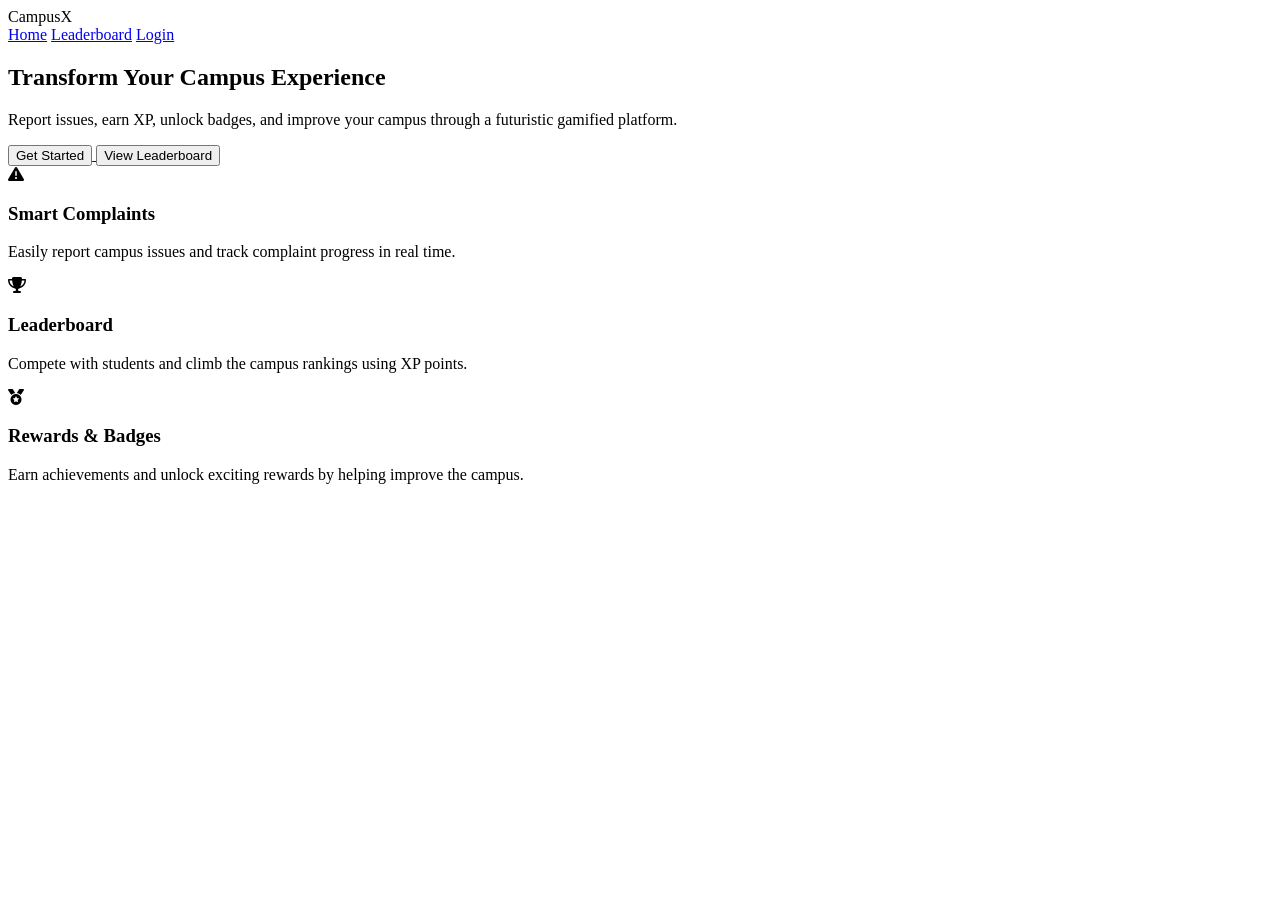
==== campus-gamified-system/frontend/index.html @ 3d7d3918 "Updated frontend" ====
<!DOCTYPE html>
<html lang="en">
<head>
    <meta charset="UTF-8">
    <meta name="viewport" content="width=device-width, initial-scale=1.0">
    <title>CampusX</title>

    <link rel="stylesheet" href="../css/style.css">
<link rel="stylesheet" href="../css/responsive.css">
    <link rel="stylesheet"
    href="https://cdnjs.cloudflare.com/ajax/libs/font-awesome/6.5.1/css/all.min.css">
</head>
<body>

    <nav class="navbar">

        <div class="logo">CampusX</div>

        <div class="nav-links">
            <a href="index.html">Home</a>
            <a href="leaderboard.html">Leaderboard</a>
            <a href="login.html">Login</a>
        </div>

    </nav>
    <section class="hero">

        <h1>
            Transform Your Campus
            <span>Experience</span>
        </h1>

        <p>
            Report issues, earn XP, unlock badges,
            and improve your campus through a
            futuristic gamified platform.
        </p>

        <div class="hero-btns">

            <a href="login.html">
                <button class="btn primary-btn">
                    Get Started
                </button>
            </a>

            <a href="leaderboard.html">
                <button class="btn secondary-btn">
                    View Leaderboard
                </button>
            </a>

        </div>

    </section>

    <section class="features">

        <div class="card">
            <i class="fa-solid fa-triangle-exclamation"></i>
            <h3>Smart Complaints</h3>
            <p>
                Easily report campus issues and track
                complaint progress in real time.
            </p>
        </div>

        <div class="card">
            <i class="fa-solid fa-trophy"></i>
            <h3>Leaderboard</h3>
            <p>
                Compete with students and climb the
                campus rankings using XP points.
            </p>
        </div>

        <div class="card">
            <i class="fa-solid fa-medal"></i>
            <h3>Rewards & Badges</h3>
            <p>
                Earn achievements and unlock exciting
                rewards by helping improve the campus.
            </p>
        </div>

    </section>
<script src="../js/main.js"></script>
</body>
</html>
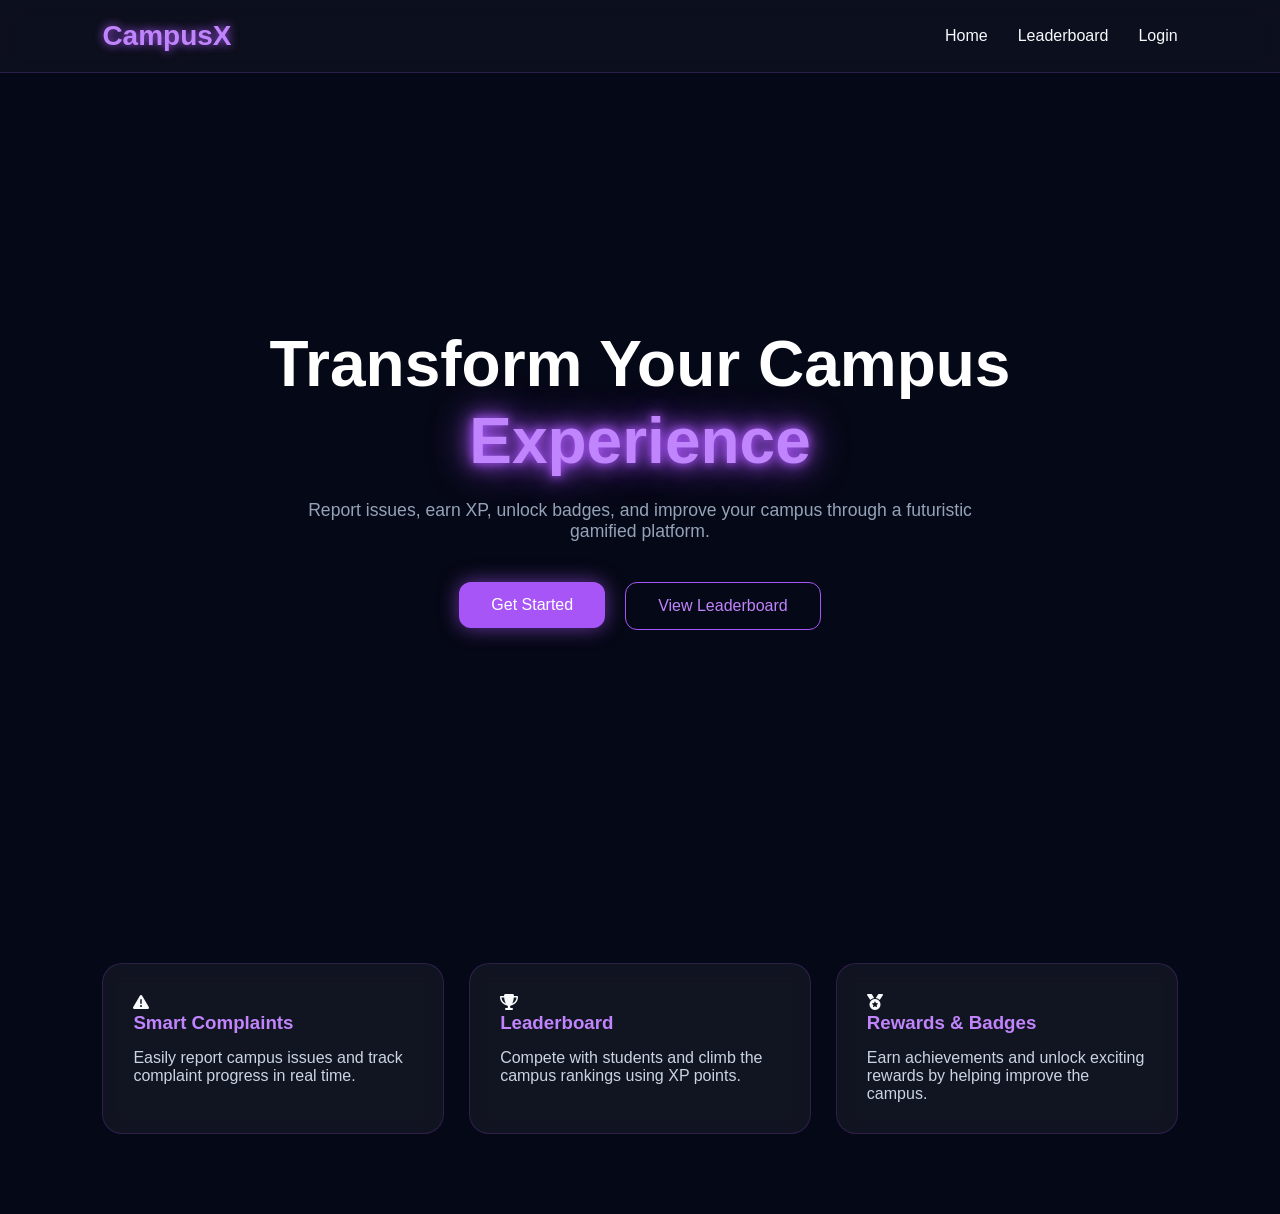
==== commit b06bbd07: "Moved frontend to root" ====
--- a/campus-gamified-system/frontend/index.html
+++ b/campus-gamified-system/frontend/index.html
@@ -5,8 +5,8 @@
     <meta name="viewport" content="width=device-width, initial-scale=1.0">
     <title>CampusX</title>
 
-    <link rel="stylesheet" href="../css/style.css">
-<link rel="stylesheet" href="../css/responsive.css">
+    <link rel="stylesheet" href="css/style.css">
+<link rel="stylesheet" href="css/responsive.css">
     <link rel="stylesheet"
     href="https://cdnjs.cloudflare.com/ajax/libs/font-awesome/6.5.1/css/all.min.css">
 </head>
@@ -84,6 +84,6 @@
         </div>
 
     </section>
-<script src="../js/main.js"></script>
+<script src="js/main.js"></script>
 </body>
 </html>
--- a/campus-gamified-system/frontend/css/style.css
+++ b/campus-gamified-system/frontend/css/style.css
@@ -0,0 +1,154 @@
+@import url('https://fonts.googleapis.com/css2?family=Poppins:wght@300;400;500;600;700&display=swap');
+
+*{
+    margin:0;
+    padding:0;
+    box-sizing:border-box;
+    font-family:'Poppins',sans-serif;
+}
+
+body{
+    background:#050816;
+    color:#F8FAFC;
+    overflow-x:hidden;
+}
+html{
+    scroll-behavior:smooth;
+}
+
+.navbar{
+    width:100%;
+    padding:20px 8%;
+    display:flex;
+    justify-content:space-between;
+    align-items:center;
+    background:rgba(255,255,255,0.03);
+    backdrop-filter:blur(10px);
+    border-bottom:1px solid rgba(168,85,247,0.2);
+}
+
+.logo{
+    font-size:28px;
+    font-weight:700;
+    color:#C084FC;
+    text-shadow:0 0 10px #A855F7;
+}
+
+.nav-links{
+    display:flex;
+    gap:30px;
+}
+
+.nav-links a{
+    text-decoration:none;
+    color:#F8FAFC;
+    transition:0.3s;
+}
+
+.nav-links a.active{
+    color:#C084FC;
+    text-shadow:0 0 10px #A855F7;
+}
+
+.nav-links a:hover{
+    color:#C084FC;
+    text-shadow:0 0 10px #A855F7;
+}
+
+.hero{
+    min-height:90vh;
+    display:flex;
+    justify-content:center;
+    align-items:center;
+    flex-direction:column;
+    text-align:center;
+    padding:0 10%;
+}
+
+.hero h1{
+    font-size:4rem;
+    color:#fff;
+    margin-bottom:20px;
+    line-height:1.2;
+}
+
+.hero h1 span{
+    color:#C084FC;
+    text-shadow:
+        0 0 10px #A855F7,
+        0 0 20px #A855F7,
+        0 0 40px #A855F7;
+}
+
+.hero p{
+    color:#94A3B8;
+    max-width:700px;
+    margin-bottom:40px;
+    font-size:1.1rem;
+}
+
+.hero-btns{
+    display:flex;
+    gap:20px;
+}
+
+.btn{
+    padding:14px 32px;
+    border:none;
+    border-radius:12px;
+    cursor:pointer;
+    font-size:1rem;
+    transition:0.3s ease;
+}
+
+.primary-btn{
+    background:#A855F7;
+    color:white;
+    box-shadow:0 0 20px rgba(168,85,247,0.6);
+}
+
+.primary-btn:hover{
+    transform:translateY(-3px);
+    box-shadow:0 0 30px rgba(168,85,247,1);
+}
+
+.secondary-btn{
+    background:transparent;
+    border:1px solid #A855F7;
+    color:#C084FC;
+}
+
+.secondary-btn:hover{
+    background:#A855F7;
+    color:white;
+}
+
+.features{
+    padding:80px 8%;
+    display:grid;
+    grid-template-columns:repeat(auto-fit,minmax(250px,1fr));
+    gap:25px;
+}
+
+.card{
+    background:rgba(255,255,255,0.05);
+    border:1px solid rgba(168,85,247,0.2);
+    padding:30px;
+    border-radius:20px;
+    backdrop-filter:blur(10px);
+    transition:0.3s ease;
+}
+
+.card:hover{
+    transform:translateY(-10px);
+    box-shadow:0 0 25px rgba(168,85,247,0.4);
+}
+
+.card h3{
+    color:#C084FC;
+    margin-bottom:15px;
+}
+
+.card p{
+    color:#CBD5E1;
+}
--- a/campus-gamified-system/frontend/css/responsive.css
+++ b/campus-gamified-system/frontend/css/responsive.css
@@ -0,0 +1,22 @@
+@media(max-width:768px){
+
+    .navbar{
+        flex-direction:column;
+        gap:20px;
+    }
+
+    .nav-links{
+        flex-wrap:wrap;
+        justify-content:center;
+    }
+
+    .hero h1{
+        font-size:2.5rem;
+    }
+
+    .stats-container,
+    .leaderboard-container{
+        grid-template-columns:1fr;
+    }
+
+}
